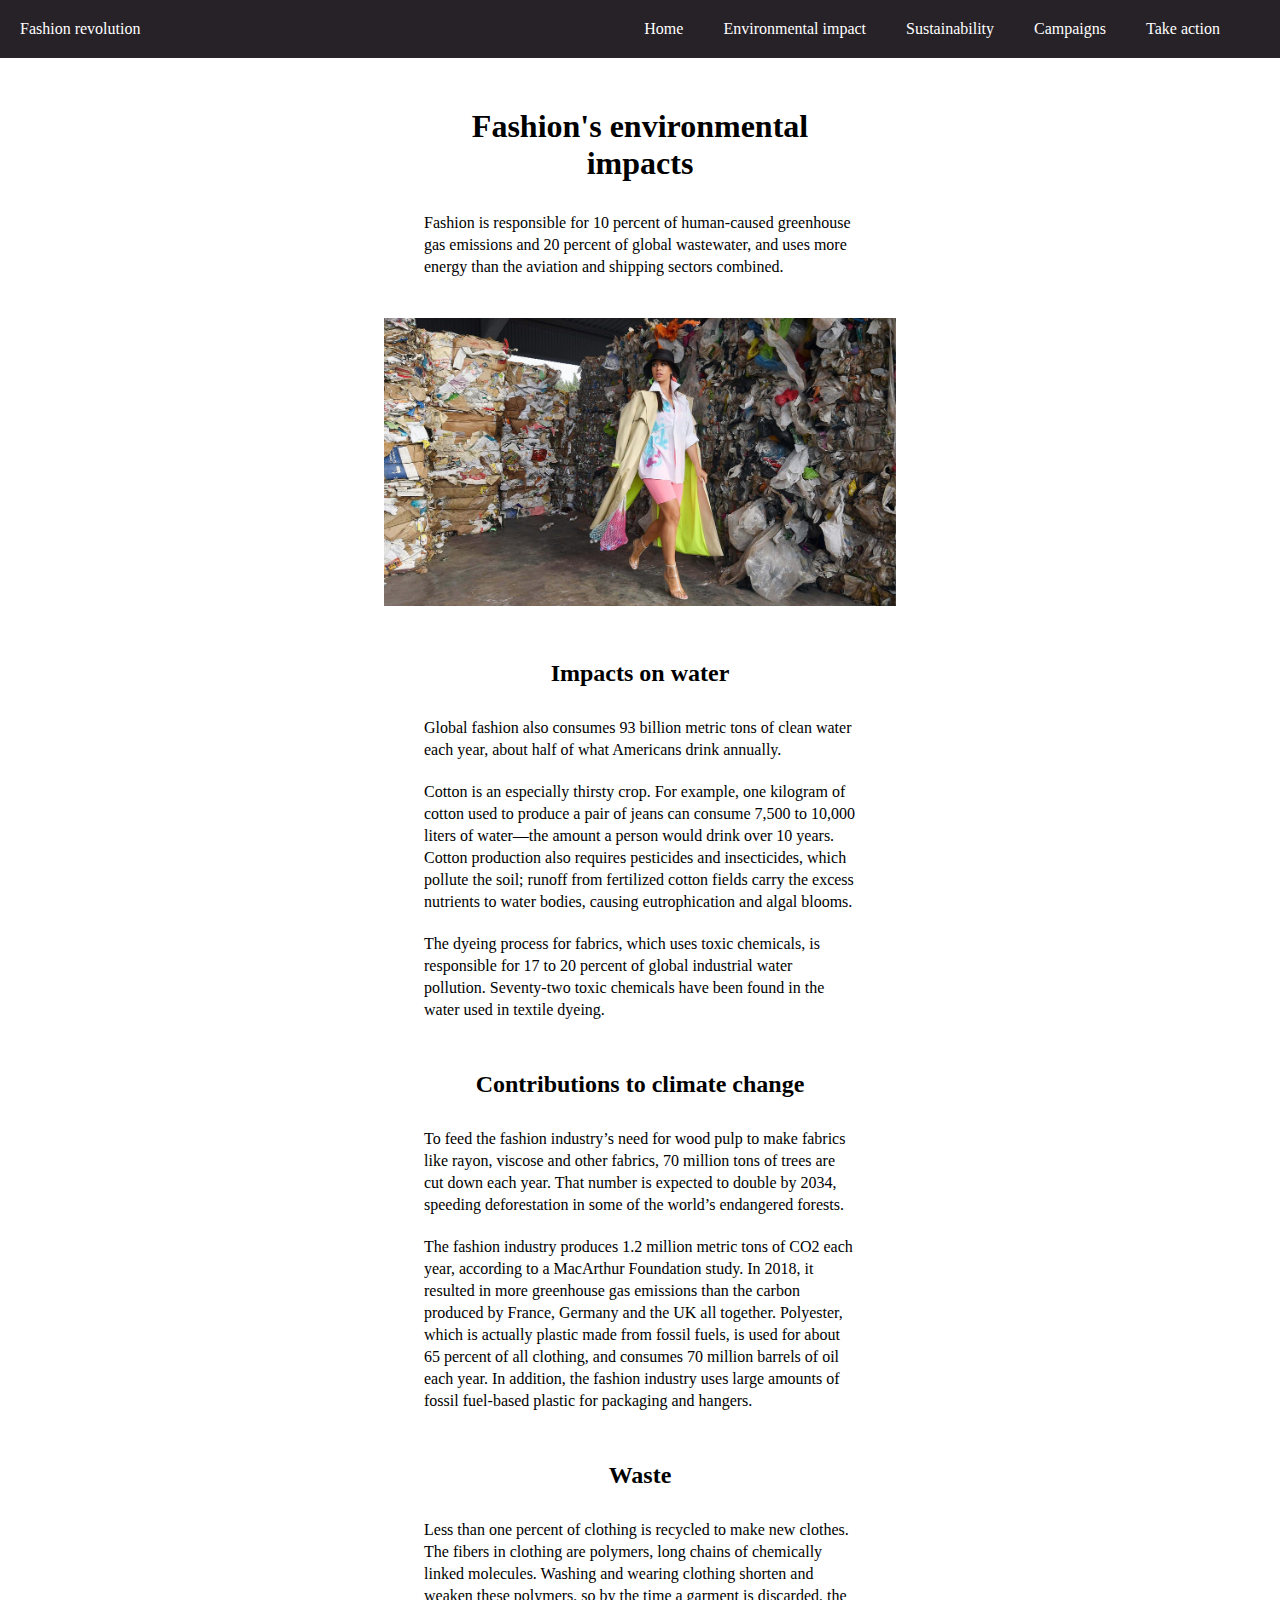
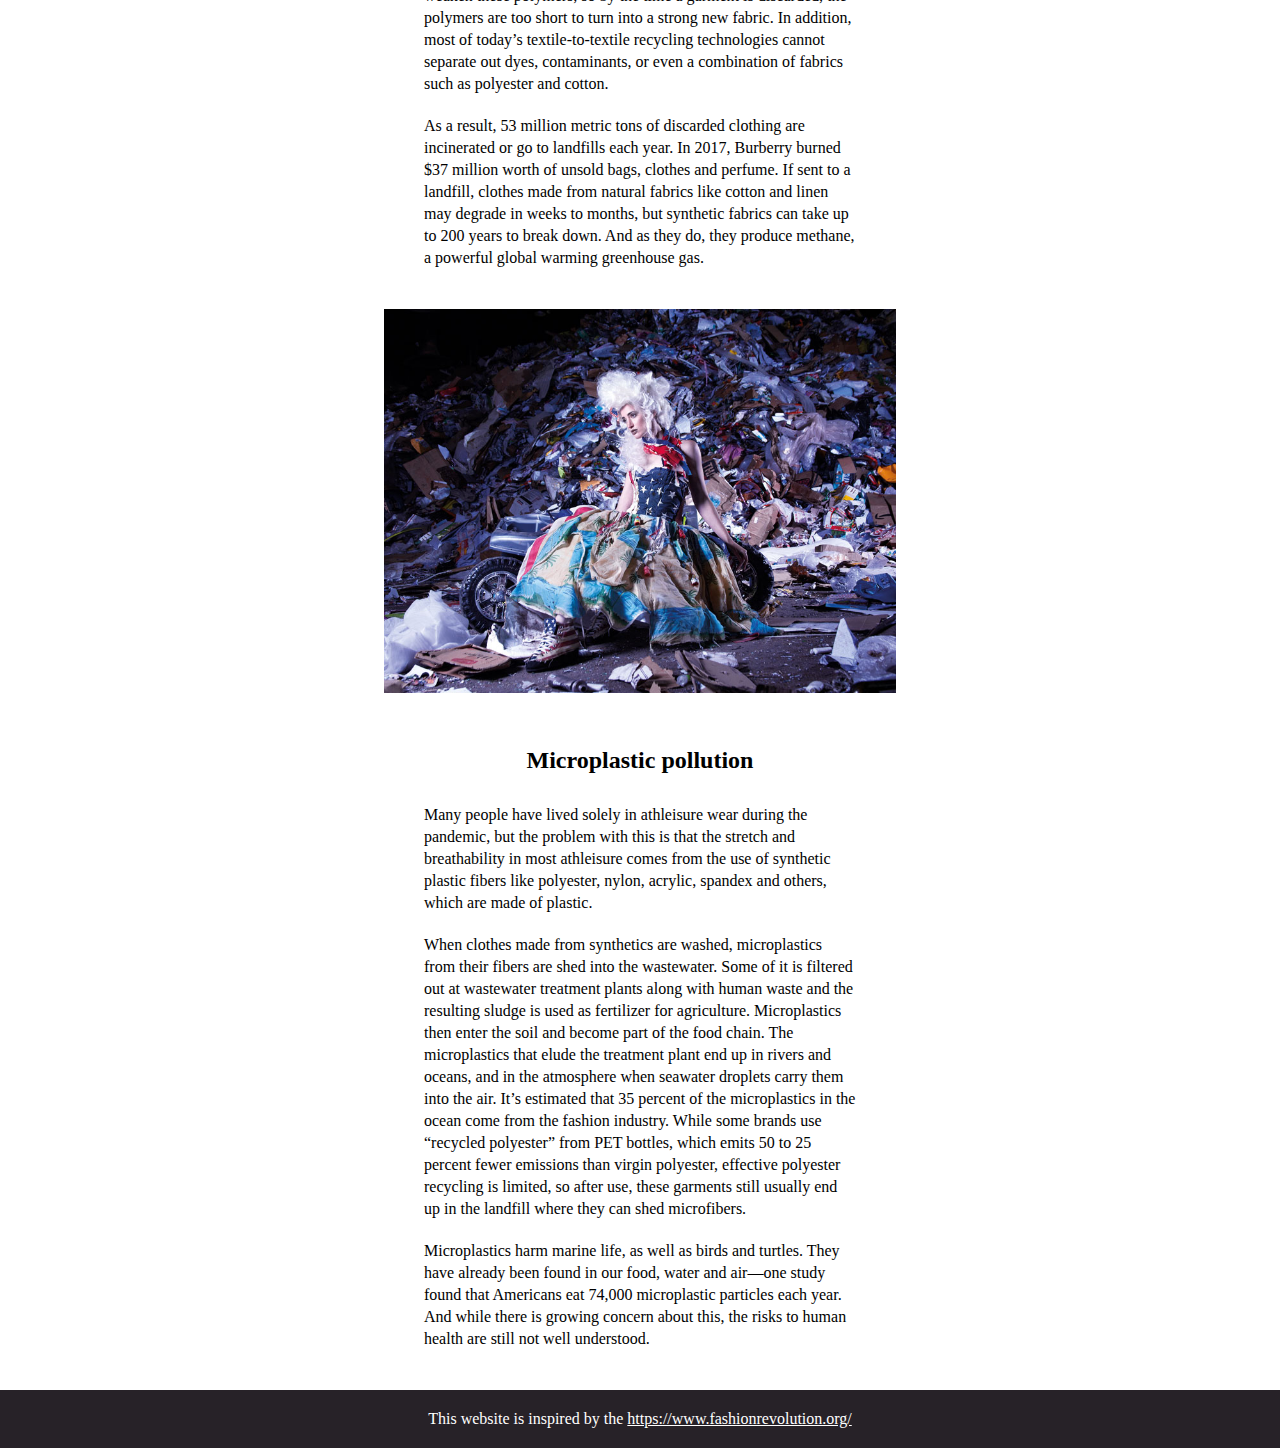
==== environmental_impact.html @ 6d73a269 "first upload" ====
<!DOCTYPE html>
<html lang="en">
  <head>
    <meta charset="UTF-8">
    <meta http-equiv="X-UA-Compatible" content="IE=edge">
    <meta name="viewport" content="width=device-width, initial-scale=1.0">
    <link rel="stylesheet" href="assets/style/index.css">
    <title>Environmental impact</title>
    <meta name="description" content="How fashion has an environmental impact">
  </head>
  <body>
    <!-- skip to main content -->
    <a class="skip-to-content" href="#content">Skip to main</a>

    <header>
      <div>Fashion revolution</div>
      <nav>
        <!-- inspiration: https://polypane.app/blog/the-perfect-responsive-menu/ -->
        <div class="right">
          <button aria-expanded="false" aria-controls="menu" id="menu-btn">
            menu
          </button>
        </div>
        <ul id="menu" role="navigation" hidden>
          <li><a href="index.html" aria-current="page">Home</a></li>
          <li class="hidden">
            <a href="environmental_impact.html">Environmental impact</a>
          </li>
          <li class="hidden">
            <a href="sustainability.html">Sustainability</a>
          </li>
          <li
            id="campaignsLI"
            class="hidden"
            aria-label="List of campaigns"
            tabindex="0"
          >
            Campaigns
            <ul id="campaigns-dropdown">
              <li>
                <a class="menu-skip" href="#after-dropdown"
                  >Skip over the navigation list of the different campaigns</a
                >
              </li>
              <li class="hidden">
                <a
                  href="fashion_revolution_week.html"
                  aria-label="Campaign Fashion Revolution Week"
                  >Fashion Revolution Week</a
                >
              </li>
              <li class="hidden">
                <a
                  href="good_clothes_fair_pay.html"
                  aria-label="Campaign Good Clothes, Fair Pay"
                  >Good Clothes, Fair Pay</a
                >
              </li>
              <li class="hidden">
                <a
                  href="whomademyclothes.html"
                  aria-label="Campaign Who Made My Clothes"
                  >Who Made My Clothes</a
                >
              </li>
              <li class="hidden">
                <a
                  href="small_but_perfectly_formed.html"
                  aria-label="Campaign small but perfectly formed"
                  >Small but perfectly formed</a
                >
              </li>
            </ul>
          </li>
          <li class="hidden" id="after-dropdown">
            <a href="take_action.html">Take action</a>
          </li>
          <li id="skip-to-close-btn-li">
            <a class="skip" id="skip-to-close-btn-remove" href="#menu-btn"
              >Go to close menu</a
            >
          </li>
        </ul>
      </nav>
    </header>

    <main id="content">
      <section>
        <!-- Text from: https://news.climate.columbia.edu/2021/06/10/why-fashion-needs-to-be-more-sustainable/  -->
        <h1>Fashion's environmental impacts</h1>
        <p>
          Fashion is responsible for 10 percent of human-caused greenhouse gas
          emissions and 20 percent of global wastewater, and uses more energy
          than the aviation and shipping sectors combined.
        </p>
      </section>

      <!-- Image from: https://www.forbes.com/sites/andriacheng/2019/08/23/major-fashion-companies-sign-pact-vowing-to-reduce-industrys-environmental-impact/?sh=278ffb74db18 -->
      <img
        src="assets/img/environmentalimpact_runway.jpg"
        alt="Runway with garbage walls around the model"
      />

      <section>
        <h2>Impacts on water</h2>
        <p>
          Global fashion also consumes 93 billion metric tons of clean water
          each year, about half of what Americans drink annually.
        </p>
        <p>
          Cotton is an especially thirsty crop. For example, one kilogram of
          cotton used to produce a pair of jeans can consume 7,500 to 10,000
          liters of water—the amount a person would drink over 10 years. Cotton
          production also requires pesticides and insecticides, which pollute
          the soil; runoff from fertilized cotton fields carry the excess
          nutrients to water bodies, causing eutrophication and algal blooms.
        </p>
        <p>
          The dyeing process for fabrics, which uses toxic chemicals, is
          responsible for 17 to 20 percent of global industrial water pollution.
          Seventy-two toxic chemicals have been found in the water used in
          textile dyeing.
        </p>
      </section>
      <section>
        <h2>Contributions to climate change</h2>
        <p>
          To feed the fashion industry’s need for wood pulp to make fabrics like
          rayon, viscose and other fabrics, 70 million tons of trees are cut
          down each year. That number is expected to double by 2034, speeding
          deforestation in some of the world’s endangered forests.
        </p>
        <p>
          The fashion industry produces 1.2 million metric tons of CO2 each
          year, according to a MacArthur Foundation study. In 2018, it resulted
          in more greenhouse gas emissions than the carbon produced by France,
          Germany and the UK all together. Polyester, which is actually plastic
          made from fossil fuels, is used for about 65 percent of all clothing,
          and consumes 70 million barrels of oil each year. In addition, the
          fashion industry uses large amounts of fossil fuel-based plastic for
          packaging and hangers.
        </p>
      </section>
      <section>
        <h2>Waste</h2>
        <p>
          Less than one percent of clothing is recycled to make new clothes. The
          fibers in clothing are polymers, long chains of chemically linked
          molecules. Washing and wearing clothing shorten and weaken these
          polymers, so by the time a garment is discarded, the polymers are too
          short to turn into a strong new fabric. In addition, most of today’s
          textile-to-textile recycling technologies cannot separate out dyes,
          contaminants, or even a combination of fabrics such as polyester and
          cotton.
        </p>
        <p>
          As a result, 53 million metric tons of discarded clothing are
          incinerated or go to landfills each year. In 2017, Burberry burned $37
          million worth of unsold bags, clothes and perfume. If sent to a
          landfill, clothes made from natural fabrics like cotton and linen may
          degrade in weeks to months, but synthetic fabrics can take up to 200
          years to break down. And as they do, they produce methane, a powerful
          global warming greenhouse gas.
        </p>
      </section>
      <img
        src="assets/img/fashion_waste.jpg"
        alt="model posing in front of a pile of garbage"
      />
      <section>
        <h2>Microplastic pollution</h2>
        <p>
          Many people have lived solely in athleisure wear during the pandemic,
          but the problem with this is that the stretch and breathability in
          most athleisure comes from the use of synthetic plastic fibers like
          polyester, nylon, acrylic, spandex and others, which are made of
          plastic.
        </p>
        <p>
          When clothes made from synthetics are washed, microplastics from their
          fibers are shed into the wastewater. Some of it is filtered out at
          wastewater treatment plants along with human waste and the resulting
          sludge is used as fertilizer for agriculture. Microplastics then enter
          the soil and become part of the food chain. The microplastics that
          elude the treatment plant end up in rivers and oceans, and in the
          atmosphere when seawater droplets carry them into the air. It’s
          estimated that 35 percent of the microplastics in the ocean come from
          the fashion industry. While some brands use “recycled polyester” from
          PET bottles, which emits 50 to 25 percent fewer emissions than virgin
          polyester, effective polyester recycling is limited, so after use,
          these garments still usually end up in the landfill where they can
          shed microfibers.
        </p>
        <p>
          Microplastics harm marine life, as well as birds and turtles. They
          have already been found in our food, water and air—one study found
          that Americans eat 74,000 microplastic particles each year. And while
          there is growing concern about this, the risks to human health are
          still not well understood.
        </p>
      </section>
    </main>

    <footer>
      <p>
        This website is inspired by the
        <a href="https://www.fashionrevolution.org/" target="_blank"
          >https://www.fashionrevolution.org/</a
        >
      </p>
    </footer>

    <!-- The navigation menu for mobile version -->
    <script src="assets/js/menu.js"></script>
  </body>
</html>
---- assets/style/index.css ----
* {
  margin: 0;
  padding: 0;
}

.skip-to-content {
  position: absolute;
  top: -400px;
  color: #272228;
}

.skip-to-content:focus {
  position: relative;
  top: 0;
}

.skip {
  position: absolute;
  left: -200vw;
}

.skip:focus {
  position: relative;
  left: 0;
}

body {
  font-size: 16px;
}

a:hover, button:hover {
  opacity: 0.5;
}

.right {
  text-align: right;
}

[hidden] {
  display: none;
}

header {
  background-color: #272228;
  color: white;
  padding: 20px;
  grid-auto-flow: column;
}
header button {
  text-decoration: none;
  border: none;
  background-color: #272228;
  color: white;
  font-weight: bold;
}
header nav {
  max-width: 100vw;
  margin: -20px 0 0 auto;
}
header nav ul#menu {
  height: 100vh;
  padding: 10px 0;
}
header nav ul#menu li {
  list-style: none;
  margin: 20px 0;
  text-align: left;
}
header nav ul#menu ul#campaigns-dropdown {
  padding: 0 20px;
}
header a {
  text-decoration: none;
  color: white;
}

#campaigns__dropdown--desktop {
  display: block;
  font-weight: normal;
  font-size: 16px;
  font-family: "Times New Roman", Georgia, Times, serif;
}

.dropdown-content {
  visibility: hidden;
  max-height: 0;
  position: absolute;
  background-color: #272228;
  margin: 0 -20px;
  padding: 20px 20px 0;
}
.dropdown-content li {
  padding: 20px 0;
}

main h1, main h2, main h3 {
  text-align: center;
  padding: 10px;
}
main p {
  line-height: 22px;
  max-width: 70ch;
  margin: 20px auto;
}
main section {
  margin: 40px;
}
main .first-section--first-page {
  margin: 0;
}
main .first-section--first-page .reverse--container {
  background-color: #272228;
  color: white;
  margin: 0;
  padding: 40px;
}
main a.link--p {
  color: #272228;
  -webkit-text-decoration-style: dotted;
          text-decoration-style: dotted;
  text-align: center;
}

.campaign-item {
  width: 80vw;
  height: 125px;
  margin: 20px auto;
  background-color: #272228;
  padding: 20px;
  position: relative;
}
.campaign-item a {
  color: white;
  text-decoration: none;
}

.take-action--container {
  background-color: #272228;
  padding: 10px 20px;
  width: -webkit-fit-content;
  width: -moz-fit-content;
  width: fit-content;
  margin: 20px auto;
}
.take-action--container .take-action--btn {
  color: white;
  text-decoration: none;
  min-width: 38px;
  min-width: 38px;
}

footer {
  background-color: #272228;
  padding: 20px;
}
footer p {
  text-align: center;
  color: white;
}
footer a {
  color: white;
}

.fullscreen_img {
  height: 50vh;
  background-repeat: no-repeat;
  background-size: cover;
  background-position: center;
}

#takeaction {
  background-image: url("../img/take_action.jpg");
}

#firstpage {
  background-image: url("../img/runway_firstpage.jpg");
}

#smallbutperfectlyformed {
  background-image: url("../img/small_but_perfectly_formed.png");
}

img {
  width: 100vw;
}

.playpause, .stop, .rwd, .fwd {
  font-weight: bold;
  padding: 10px;
  margin: 10px;
  border: none;
}

.time--container {
  text-align: center;
}

.video--container {
  margin: 0;
  display: flex;
  flex-direction: column;
}
.video--container .controls {
  margin: 0 auto;
}
.video--container .playpause, .video--container .stop, .video--container .rwd, .video--container .fwd {
  background-color: white;
  color: #272228;
}

.video {
  width: 100vw;
  height: 55vw;
}

.audio {
  height: 180px;
}

.audio--container {
  position: relative;
  top: 0;
  margin: 0 auto;
  background-color: #272228;
  padding: 20px 22px;
  color: white;
  text-align: center;
}
.audio--container h3 {
  padding: 20px;
}
.audio--container .playpause, .audio--container .stop, .audio--container .rwd, .audio--container .fwd {
  background-color: #272228;
  color: white;
}

.audio::cue {
  font-size: large;
  background-color: #272228;
  color: white;
}

.transcript--btn {
  padding: 10px;
  margin: 20px;
  text-decoration: none;
  border: none;
  font-weight: bold;
}

#transcript__audio--btn {
  background-color: #272228;
  color: white;
}

#transcript__video--btn {
  background-color: white;
  color: #272228;
}

#transcript__hidden {
  padding: 0 20px;
}

table {
  font-family: Arial, Helvetica, sans-serif;
  border-collapse: collapse;
  margin: 40px 0;
  color: black;
}

caption {
  text-align: left;
  padding: 0 20px;
  font-weight: bold;
}

td, th {
  padding: 20px;
  max-width: 70ch;
  vertical-align: top;
  text-align: left;
}

tr:hover {
  background-color: #ddd;
}

th.firstline {
  border-bottom: solid 2px black;
}

form {
  margin: 40px auto;
  display: grid;
}
form label {
  grid-column: 1;
  display: inline-block;
}
form input {
  margin: 5px 0;
}
form .submit {
  margin: 5px 0 0 auto;
  background-color: #272228;
  color: white;
}

.popup--container {
  visibility: hidden;
  max-height: 0;
  width: 100vw;
  background-color: blueviolet;
  color: white;
}
.popup--container .popup--content {
  display: flex;
  justify-content: space-between;
  border-radius: 5%;
  padding: 20px;
}
.popup--container p {
  margin: 0 auto;
}
.popup--container a {
  color: blueviolet;
  background-color: white;
  padding: 10px;
  border-radius: 5px;
  text-decoration: none;
}
.popup--container button {
  background-color: blueviolet;
  border: none;
  color: white;
}

.show {
  visibility: visible;
  max-height: -webkit-fit-content;
  max-height: -moz-fit-content;
  max-height: fit-content;
}

@media only screen and (min-width: 900px) {
  header {
    display: flex;
    background-color: #272228;
    color: white;
    padding: 20px;
  }
  header button {
    display: none;
  }
  header nav {
    max-width: 70vw;
    margin: 0 0 0 auto;
  }
  header nav ul#menu {
    display: flex;
    gap: 40px;
    height: auto;
    padding: 0;
  }
  header nav ul#menu li {
    margin: 0;
  }
  header [hidden] {
    display: flex;
  }
  .fullscreen_img {
    width: 40vw;
    margin: 0 auto;
    min-width: 40vw;
  }
  main {
    max-width: 40vw;
    margin: 0 auto;
  }
  main .first-section--first-page {
    display: flex;
    flex-direction: column-reverse;
    max-width: 40vw;
    margin: 0 auto;
  }
  main .first-section--first-page .reverse--container {
    background-color: white;
    color: #272228;
  }
  main .first-section--first-page .fullscreen_img {
    height: 50vh;
    margin: 0;
  }
  #takeaction {
    background-image: url("../img/take_action.jpg");
  }
  table {
    margin: 40px auto;
  }
  form {
    max-width: 25vw;
  }
  .video {
    margin: 0 auto;
    width: 600px;
    height: 360px;
  }
  .campaign-content {
    margin: auto;
  }
  .campaign-item {
    width: 30vw;
    min-width: -webkit-fit-content;
    min-width: -moz-fit-content;
    min-width: fit-content;
  }
  img {
    width: 40vw;
    min-width: 40vw;
    margin: 0 auto;
  }
}/*# sourceMappingURL=index.css.map */
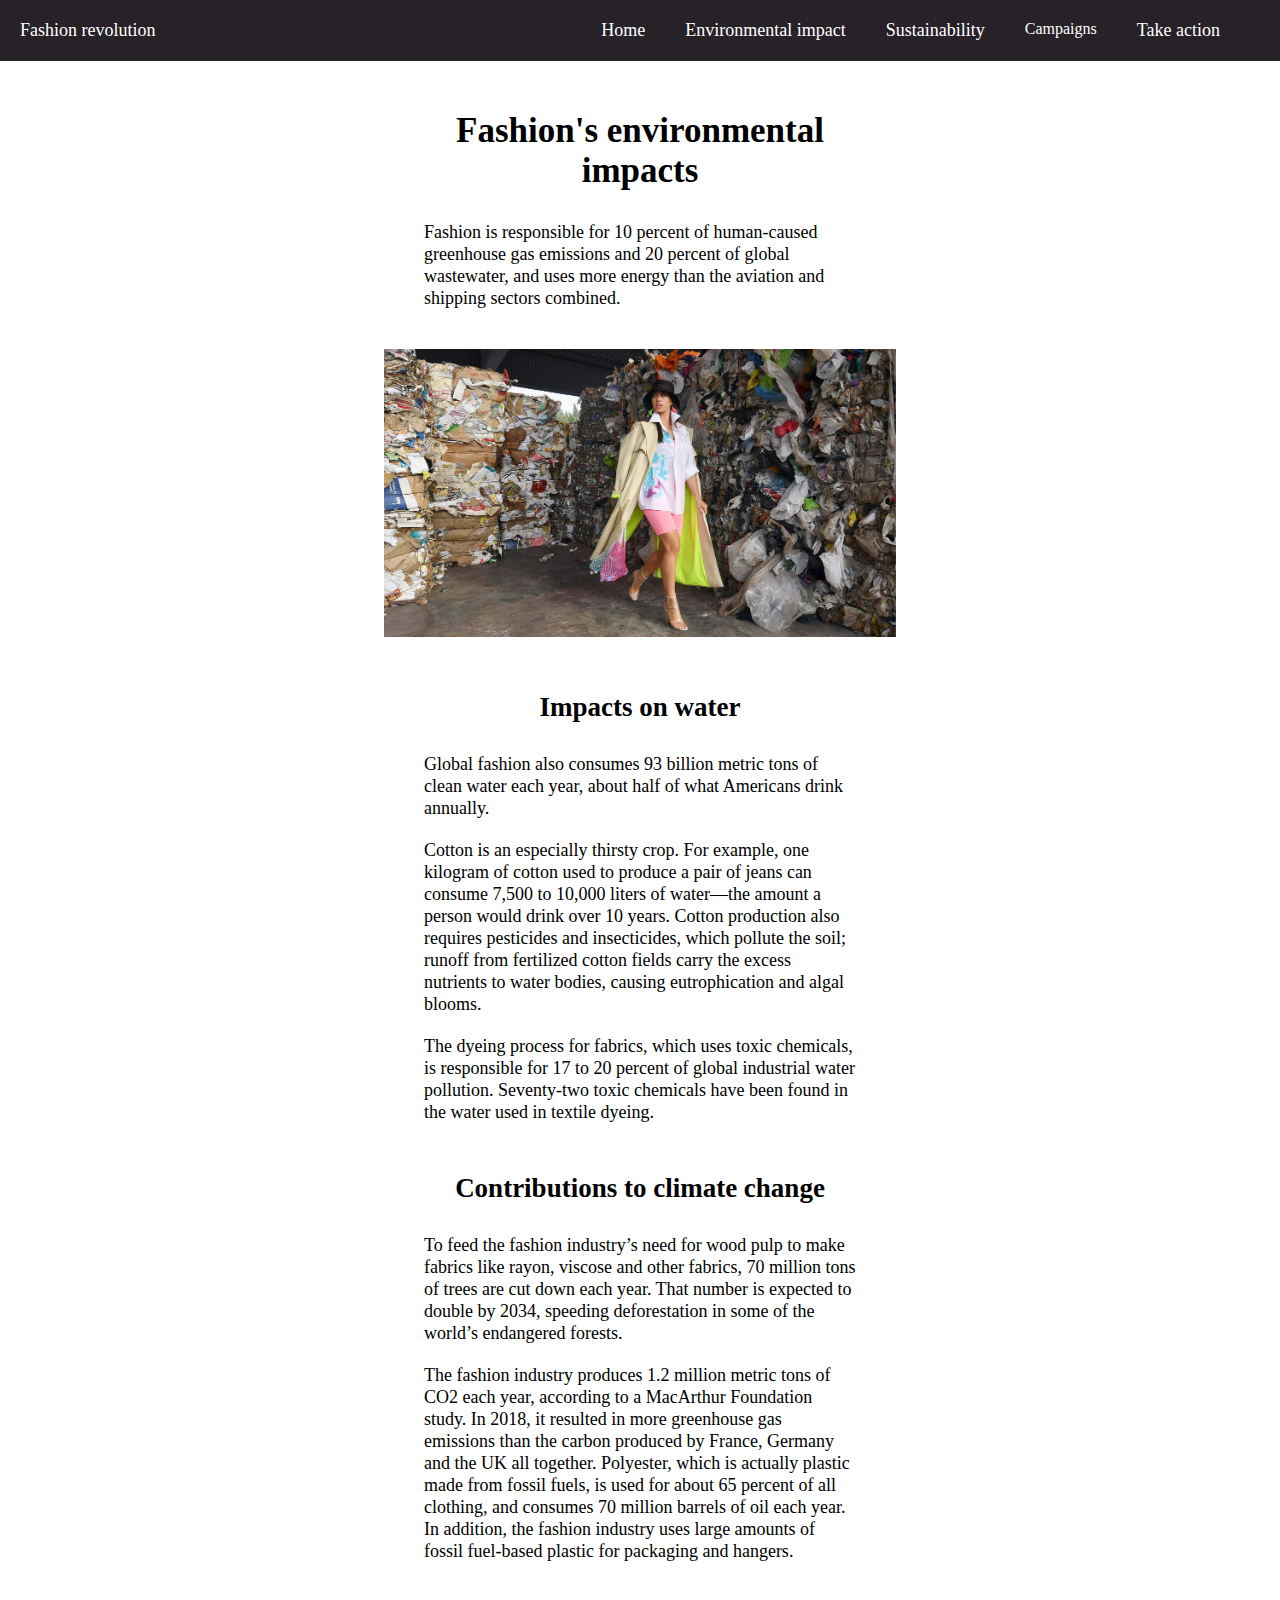
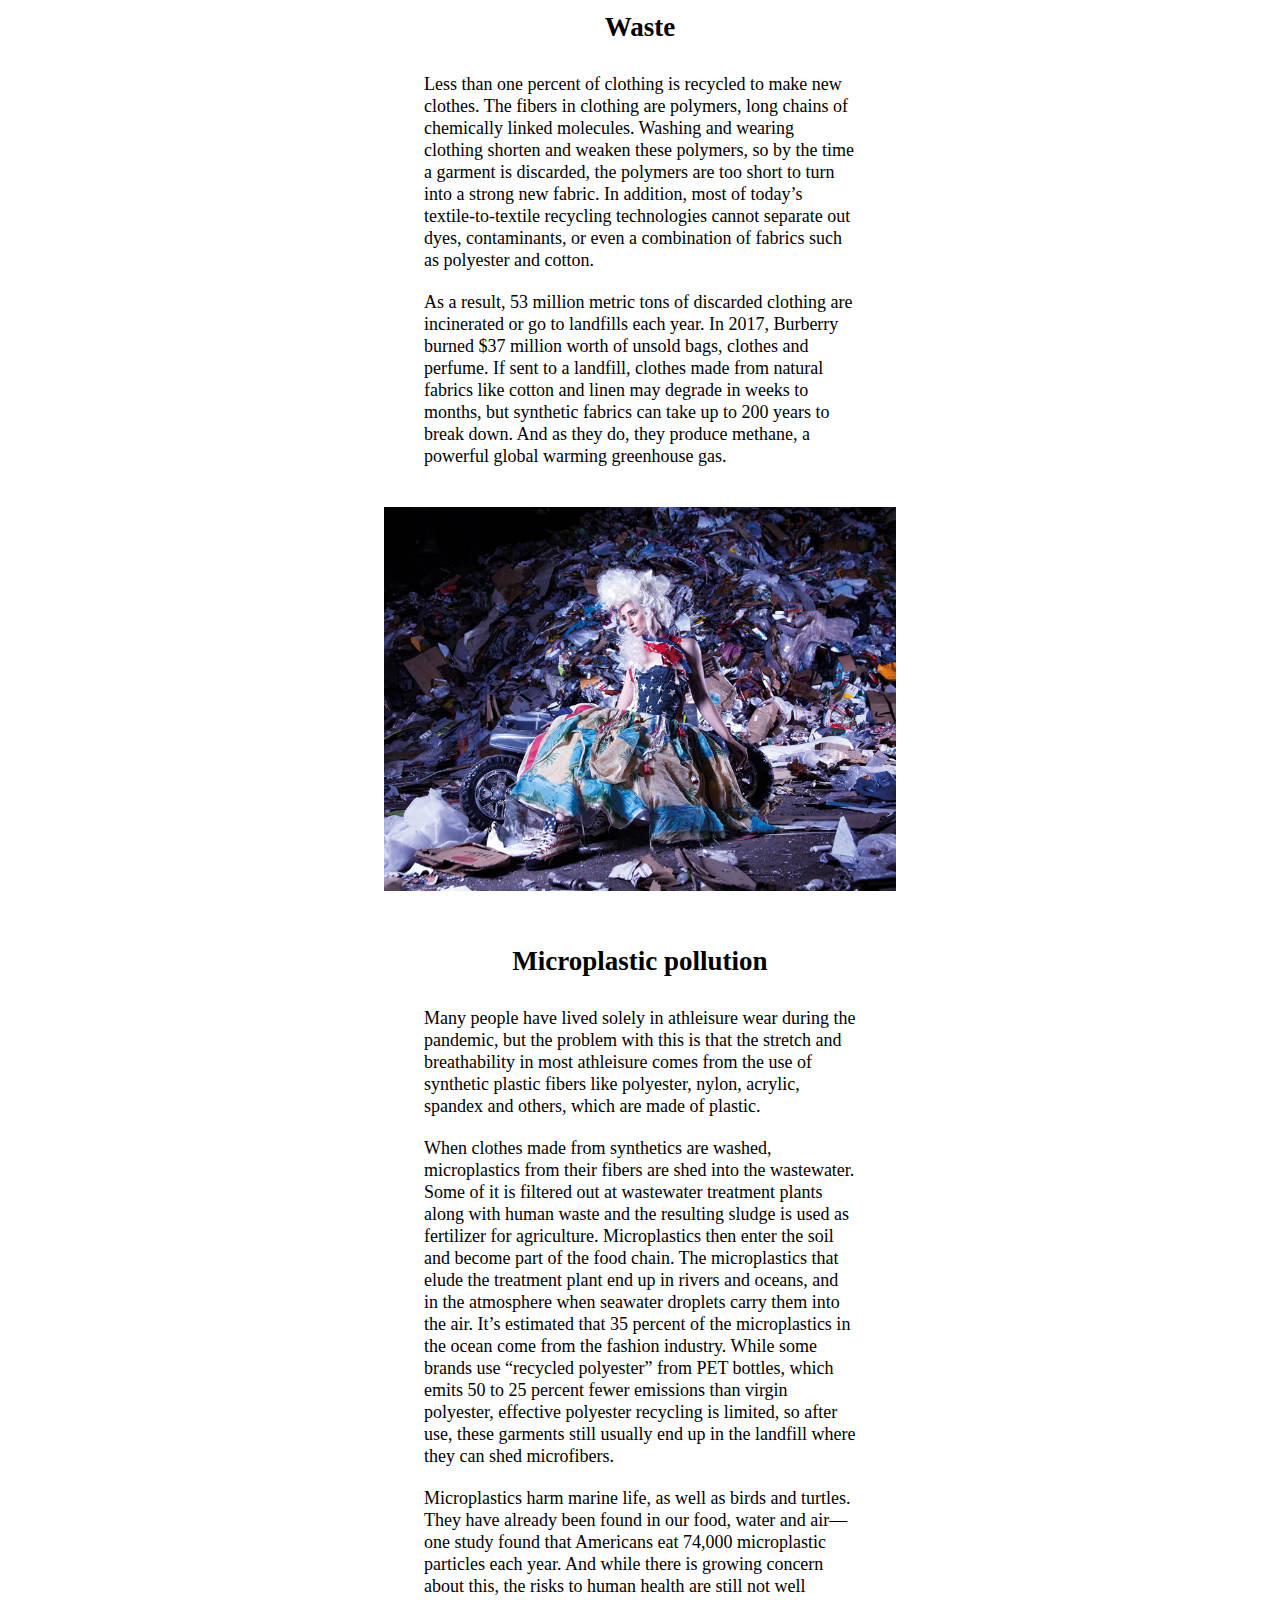
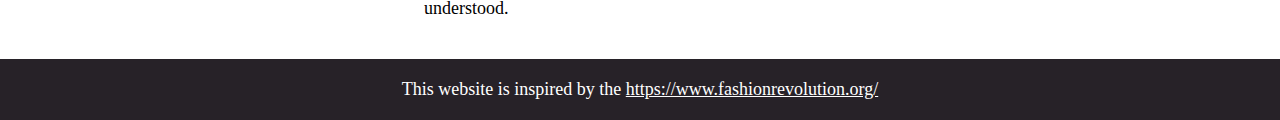
==== commit 8c9a8a83: "font size and video controls" ====
--- a/environmental_impact.html
+++ b/environmental_impact.html
@@ -85,120 +85,122 @@
     </header>
 
     <main id="content">
-      <section>
-        <!-- Text from: https://news.climate.columbia.edu/2021/06/10/why-fashion-needs-to-be-more-sustainable/  -->
-        <h1>Fashion's environmental impacts</h1>
-        <p>
-          Fashion is responsible for 10 percent of human-caused greenhouse gas
-          emissions and 20 percent of global wastewater, and uses more energy
-          than the aviation and shipping sectors combined.
-        </p>
-      </section>
-
-      <!-- Image from: https://www.forbes.com/sites/andriacheng/2019/08/23/major-fashion-companies-sign-pact-vowing-to-reduce-industrys-environmental-impact/?sh=278ffb74db18 -->
-      <img
-        src="assets/img/environmentalimpact_runway.jpg"
-        alt="Runway with garbage walls around the model"
-      />
-
-      <section>
-        <h2>Impacts on water</h2>
-        <p>
-          Global fashion also consumes 93 billion metric tons of clean water
-          each year, about half of what Americans drink annually.
-        </p>
-        <p>
-          Cotton is an especially thirsty crop. For example, one kilogram of
-          cotton used to produce a pair of jeans can consume 7,500 to 10,000
-          liters of water—the amount a person would drink over 10 years. Cotton
-          production also requires pesticides and insecticides, which pollute
-          the soil; runoff from fertilized cotton fields carry the excess
-          nutrients to water bodies, causing eutrophication and algal blooms.
-        </p>
-        <p>
-          The dyeing process for fabrics, which uses toxic chemicals, is
-          responsible for 17 to 20 percent of global industrial water pollution.
-          Seventy-two toxic chemicals have been found in the water used in
-          textile dyeing.
-        </p>
-      </section>
-      <section>
-        <h2>Contributions to climate change</h2>
-        <p>
-          To feed the fashion industry’s need for wood pulp to make fabrics like
-          rayon, viscose and other fabrics, 70 million tons of trees are cut
-          down each year. That number is expected to double by 2034, speeding
-          deforestation in some of the world’s endangered forests.
-        </p>
-        <p>
-          The fashion industry produces 1.2 million metric tons of CO2 each
-          year, according to a MacArthur Foundation study. In 2018, it resulted
-          in more greenhouse gas emissions than the carbon produced by France,
-          Germany and the UK all together. Polyester, which is actually plastic
-          made from fossil fuels, is used for about 65 percent of all clothing,
-          and consumes 70 million barrels of oil each year. In addition, the
-          fashion industry uses large amounts of fossil fuel-based plastic for
-          packaging and hangers.
-        </p>
-      </section>
-      <section>
-        <h2>Waste</h2>
-        <p>
-          Less than one percent of clothing is recycled to make new clothes. The
-          fibers in clothing are polymers, long chains of chemically linked
-          molecules. Washing and wearing clothing shorten and weaken these
-          polymers, so by the time a garment is discarded, the polymers are too
-          short to turn into a strong new fabric. In addition, most of today’s
-          textile-to-textile recycling technologies cannot separate out dyes,
-          contaminants, or even a combination of fabrics such as polyester and
-          cotton.
-        </p>
-        <p>
-          As a result, 53 million metric tons of discarded clothing are
-          incinerated or go to landfills each year. In 2017, Burberry burned $37
-          million worth of unsold bags, clothes and perfume. If sent to a
-          landfill, clothes made from natural fabrics like cotton and linen may
-          degrade in weeks to months, but synthetic fabrics can take up to 200
-          years to break down. And as they do, they produce methane, a powerful
-          global warming greenhouse gas.
-        </p>
-      </section>
-      <img
-        src="assets/img/fashion_waste.jpg"
-        alt="model posing in front of a pile of garbage"
-      />
-      <section>
-        <h2>Microplastic pollution</h2>
-        <p>
-          Many people have lived solely in athleisure wear during the pandemic,
-          but the problem with this is that the stretch and breathability in
-          most athleisure comes from the use of synthetic plastic fibers like
-          polyester, nylon, acrylic, spandex and others, which are made of
-          plastic.
-        </p>
-        <p>
-          When clothes made from synthetics are washed, microplastics from their
-          fibers are shed into the wastewater. Some of it is filtered out at
-          wastewater treatment plants along with human waste and the resulting
-          sludge is used as fertilizer for agriculture. Microplastics then enter
-          the soil and become part of the food chain. The microplastics that
-          elude the treatment plant end up in rivers and oceans, and in the
-          atmosphere when seawater droplets carry them into the air. It’s
-          estimated that 35 percent of the microplastics in the ocean come from
-          the fashion industry. While some brands use “recycled polyester” from
-          PET bottles, which emits 50 to 25 percent fewer emissions than virgin
-          polyester, effective polyester recycling is limited, so after use,
-          these garments still usually end up in the landfill where they can
-          shed microfibers.
-        </p>
-        <p>
-          Microplastics harm marine life, as well as birds and turtles. They
-          have already been found in our food, water and air—one study found
-          that Americans eat 74,000 microplastic particles each year. And while
-          there is growing concern about this, the risks to human health are
-          still not well understood.
-        </p>
-      </section>
+      <article>
+        <section>
+          <!-- Text from: https://news.climate.columbia.edu/2021/06/10/why-fashion-needs-to-be-more-sustainable/  -->
+          <h1>Fashion's environmental impacts</h1>
+          <p>
+            Fashion is responsible for 10 percent of human-caused greenhouse gas
+            emissions and 20 percent of global wastewater, and uses more energy
+            than the aviation and shipping sectors combined.
+          </p>
+        </section>
+
+        <!-- Image from: https://www.forbes.com/sites/andriacheng/2019/08/23/major-fashion-companies-sign-pact-vowing-to-reduce-industrys-environmental-impact/?sh=278ffb74db18 -->
+        <img
+          src="assets/img/environmentalimpact_runway.jpg"
+          alt="Runway with garbage walls around the model"
+        />
+
+        <section>
+          <h2>Impacts on water</h2>
+          <p>
+            Global fashion also consumes 93 billion metric tons of clean water
+            each year, about half of what Americans drink annually.
+          </p>
+          <p>
+            Cotton is an especially thirsty crop. For example, one kilogram of
+            cotton used to produce a pair of jeans can consume 7,500 to 10,000
+            liters of water—the amount a person would drink over 10 years. Cotton
+            production also requires pesticides and insecticides, which pollute
+            the soil; runoff from fertilized cotton fields carry the excess
+            nutrients to water bodies, causing eutrophication and algal blooms.
+          </p>
+          <p>
+            The dyeing process for fabrics, which uses toxic chemicals, is
+            responsible for 17 to 20 percent of global industrial water pollution.
+            Seventy-two toxic chemicals have been found in the water used in
+            textile dyeing.
+          </p>
+        </section>
+        <section>
+          <h2>Contributions to climate change</h2>
+          <p>
+            To feed the fashion industry’s need for wood pulp to make fabrics like
+            rayon, viscose and other fabrics, 70 million tons of trees are cut
+            down each year. That number is expected to double by 2034, speeding
+            deforestation in some of the world’s endangered forests.
+          </p>
+          <p>
+            The fashion industry produces 1.2 million metric tons of CO2 each
+            year, according to a MacArthur Foundation study. In 2018, it resulted
+            in more greenhouse gas emissions than the carbon produced by France,
+            Germany and the UK all together. Polyester, which is actually plastic
+            made from fossil fuels, is used for about 65 percent of all clothing,
+            and consumes 70 million barrels of oil each year. In addition, the
+            fashion industry uses large amounts of fossil fuel-based plastic for
+            packaging and hangers.
+          </p>
+        </section>
+        <section>
+          <h2>Waste</h2>
+          <p>
+            Less than one percent of clothing is recycled to make new clothes. The
+            fibers in clothing are polymers, long chains of chemically linked
+            molecules. Washing and wearing clothing shorten and weaken these
+            polymers, so by the time a garment is discarded, the polymers are too
+            short to turn into a strong new fabric. In addition, most of today’s
+            textile-to-textile recycling technologies cannot separate out dyes,
+            contaminants, or even a combination of fabrics such as polyester and
+            cotton.
+          </p>
+          <p>
+            As a result, 53 million metric tons of discarded clothing are
+            incinerated or go to landfills each year. In 2017, Burberry burned $37
+            million worth of unsold bags, clothes and perfume. If sent to a
+            landfill, clothes made from natural fabrics like cotton and linen may
+            degrade in weeks to months, but synthetic fabrics can take up to 200
+            years to break down. And as they do, they produce methane, a powerful
+            global warming greenhouse gas.
+          </p>
+        </section>
+        <img
+          src="assets/img/fashion_waste.jpg"
+          alt="model posing in front of a pile of garbage"
+        />
+        <section>
+          <h2>Microplastic pollution</h2>
+          <p>
+            Many people have lived solely in athleisure wear during the pandemic,
+            but the problem with this is that the stretch and breathability in
+            most athleisure comes from the use of synthetic plastic fibers like
+            polyester, nylon, acrylic, spandex and others, which are made of
+            plastic.
+          </p>
+          <p>
+            When clothes made from synthetics are washed, microplastics from their
+            fibers are shed into the wastewater. Some of it is filtered out at
+            wastewater treatment plants along with human waste and the resulting
+            sludge is used as fertilizer for agriculture. Microplastics then enter
+            the soil and become part of the food chain. The microplastics that
+            elude the treatment plant end up in rivers and oceans, and in the
+            atmosphere when seawater droplets carry them into the air. It’s
+            estimated that 35 percent of the microplastics in the ocean come from
+            the fashion industry. While some brands use “recycled polyester” from
+            PET bottles, which emits 50 to 25 percent fewer emissions than virgin
+            polyester, effective polyester recycling is limited, so after use,
+            these garments still usually end up in the landfill where they can
+            shed microfibers.
+          </p>
+          <p>
+            Microplastics harm marine life, as well as birds and turtles. They
+            have already been found in our food, water and air—one study found
+            that Americans eat 74,000 microplastic particles each year. And while
+            there is growing concern about this, the risks to human health are
+            still not well understood.
+          </p>
+        </section>
+      </article>
     </main>
 
     <footer>
--- a/assets/style/index.css
+++ b/assets/style/index.css
@@ -1,6 +1,14 @@
 * {
   margin: 0;
   padding: 0;
+}
+
+html {
+  font-size: 62.5%;
+}
+
+body {
+  font-size: 1.8rem;
 }
 
 .skip-to-content {
@@ -24,10 +32,6 @@
   left: 0;
 }
 
-body {
-  font-size: 16px;
-}
-
 a:hover, button:hover {
   opacity: 0.5;
 }
@@ -52,6 +56,8 @@
   background-color: #272228;
   color: white;
   font-weight: bold;
+  font-size: 1.8rem;
+  font-family: "Times New Roman", Times, serif;
 }
 header nav {
   max-width: 100vw;
@@ -97,6 +103,9 @@
   text-align: center;
   padding: 10px;
 }
+main h1 {
+  font-size: 3.5rem;
+}
 main p {
   line-height: 22px;
   max-width: 70ch;
@@ -121,9 +130,15 @@
   text-align: center;
 }
 
+#campaigns {
+  margin: 20px 0;
+  width: 100vw;
+}
+#campaigns p {
+  margin: 20px;
+}
+
 .campaign-item {
-  width: 80vw;
-  height: 125px;
   margin: 20px auto;
   background-color: #272228;
   padding: 20px;
@@ -161,6 +176,10 @@
   color: white;
 }
 
+img {
+  width: 100vw;
+}
+
 .fullscreen_img {
   height: 50vh;
   background-repeat: no-repeat;
@@ -168,10 +187,6 @@
   background-position: center;
 }
 
-#takeaction {
-  background-image: url("../img/take_action.jpg");
-}
-
 #firstpage {
   background-image: url("../img/runway_firstpage.jpg");
 }
@@ -180,11 +195,7 @@
   background-image: url("../img/small_but_perfectly_formed.png");
 }
 
-img {
-  width: 100vw;
-}
-
-.playpause, .stop, .rwd, .fwd {
+.playpause, .stop, .rwd, .fwd, .mute, .volinc, .voldec {
   font-weight: bold;
   padding: 10px;
   margin: 10px;
@@ -203,7 +214,7 @@
 .video--container .controls {
   margin: 0 auto;
 }
-.video--container .playpause, .video--container .stop, .video--container .rwd, .video--container .fwd {
+.video--container .playpause, .video--container .stop, .video--container .rwd, .video--container .fwd, .video--container .mute, .video--container .volinc, .video--container .voldec {
   background-color: white;
   color: #272228;
 }
@@ -229,7 +240,7 @@
 .audio--container h3 {
   padding: 20px;
 }
-.audio--container .playpause, .audio--container .stop, .audio--container .rwd, .audio--container .fwd {
+.audio--container .playpause, .audio--container .stop, .audio--container .rwd, .audio--container .fwd, .audio--container .mute, .audio--container .volinc, .audio--container .voldec {
   background-color: #272228;
   color: white;
 }
@@ -406,6 +417,9 @@
     width: 600px;
     height: 360px;
   }
+  #campaigns {
+    width: 40vw;
+  }
   .campaign-content {
     margin: auto;
   }
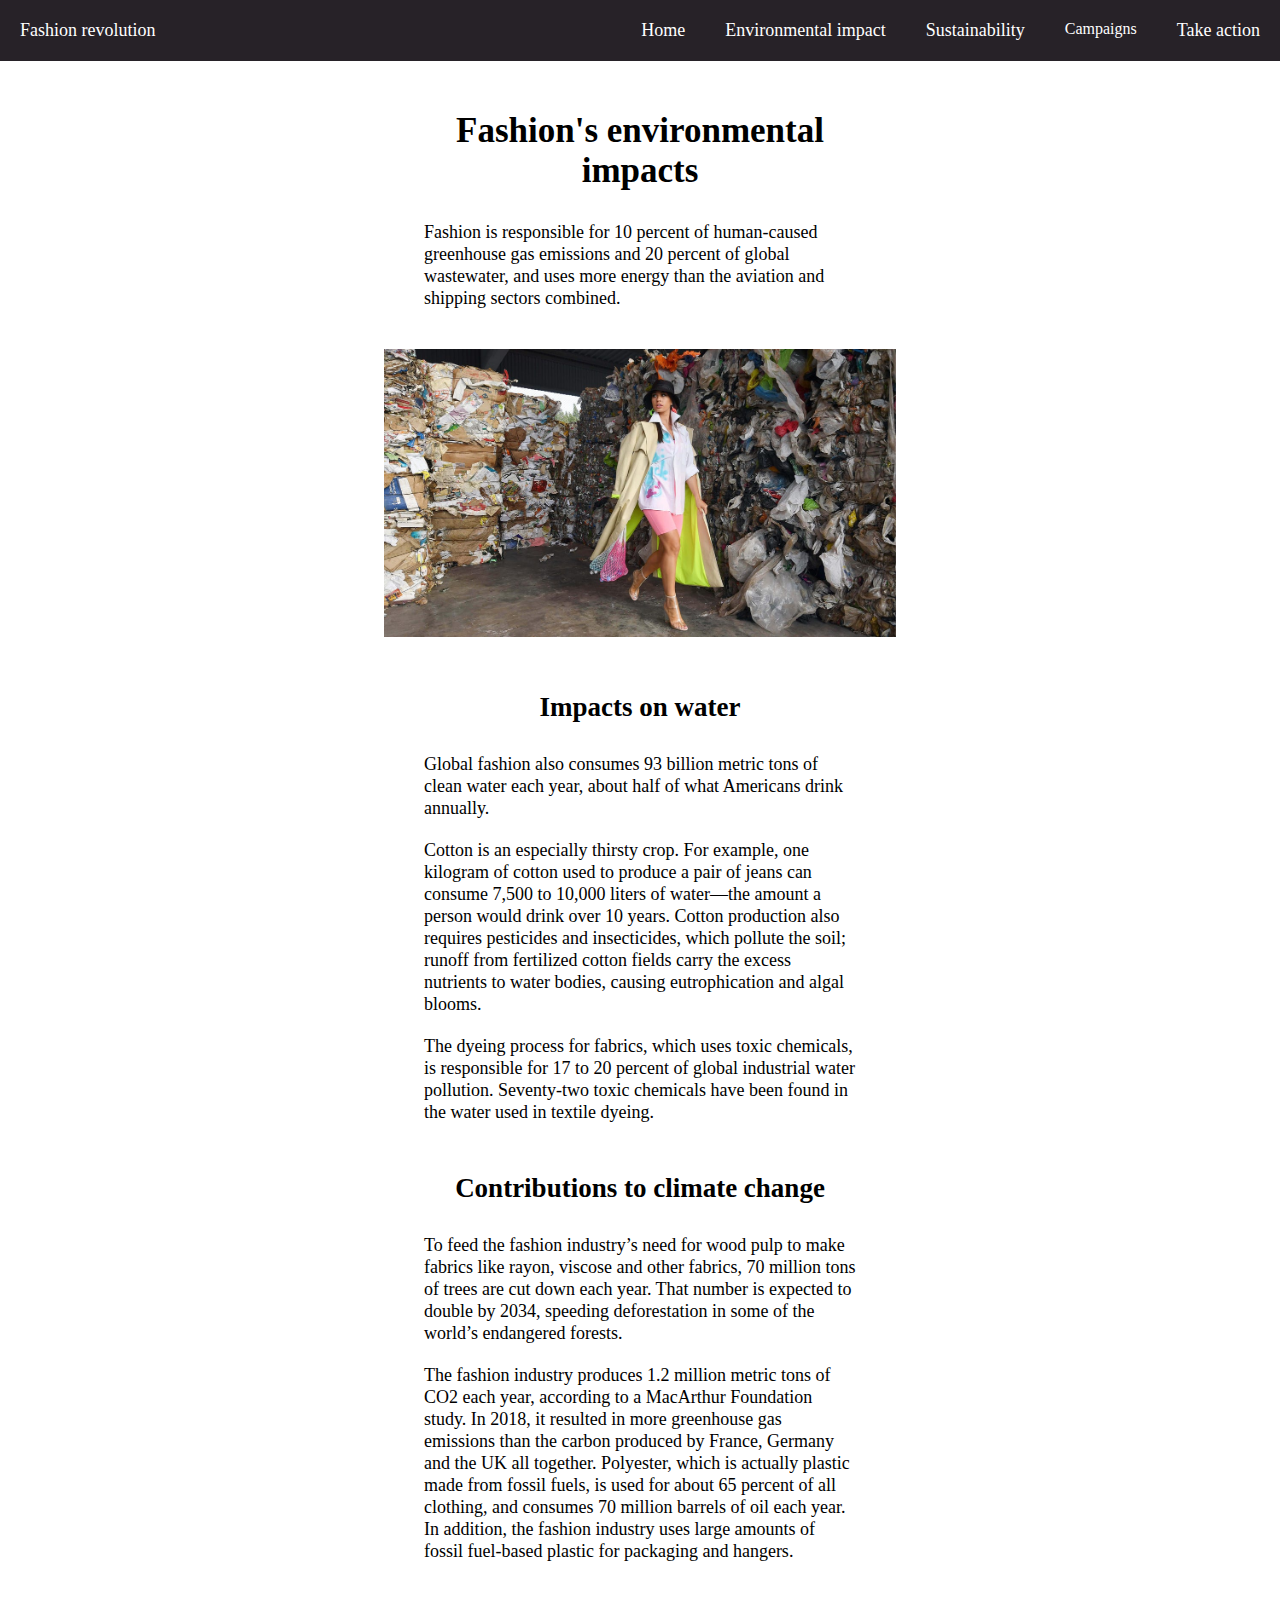
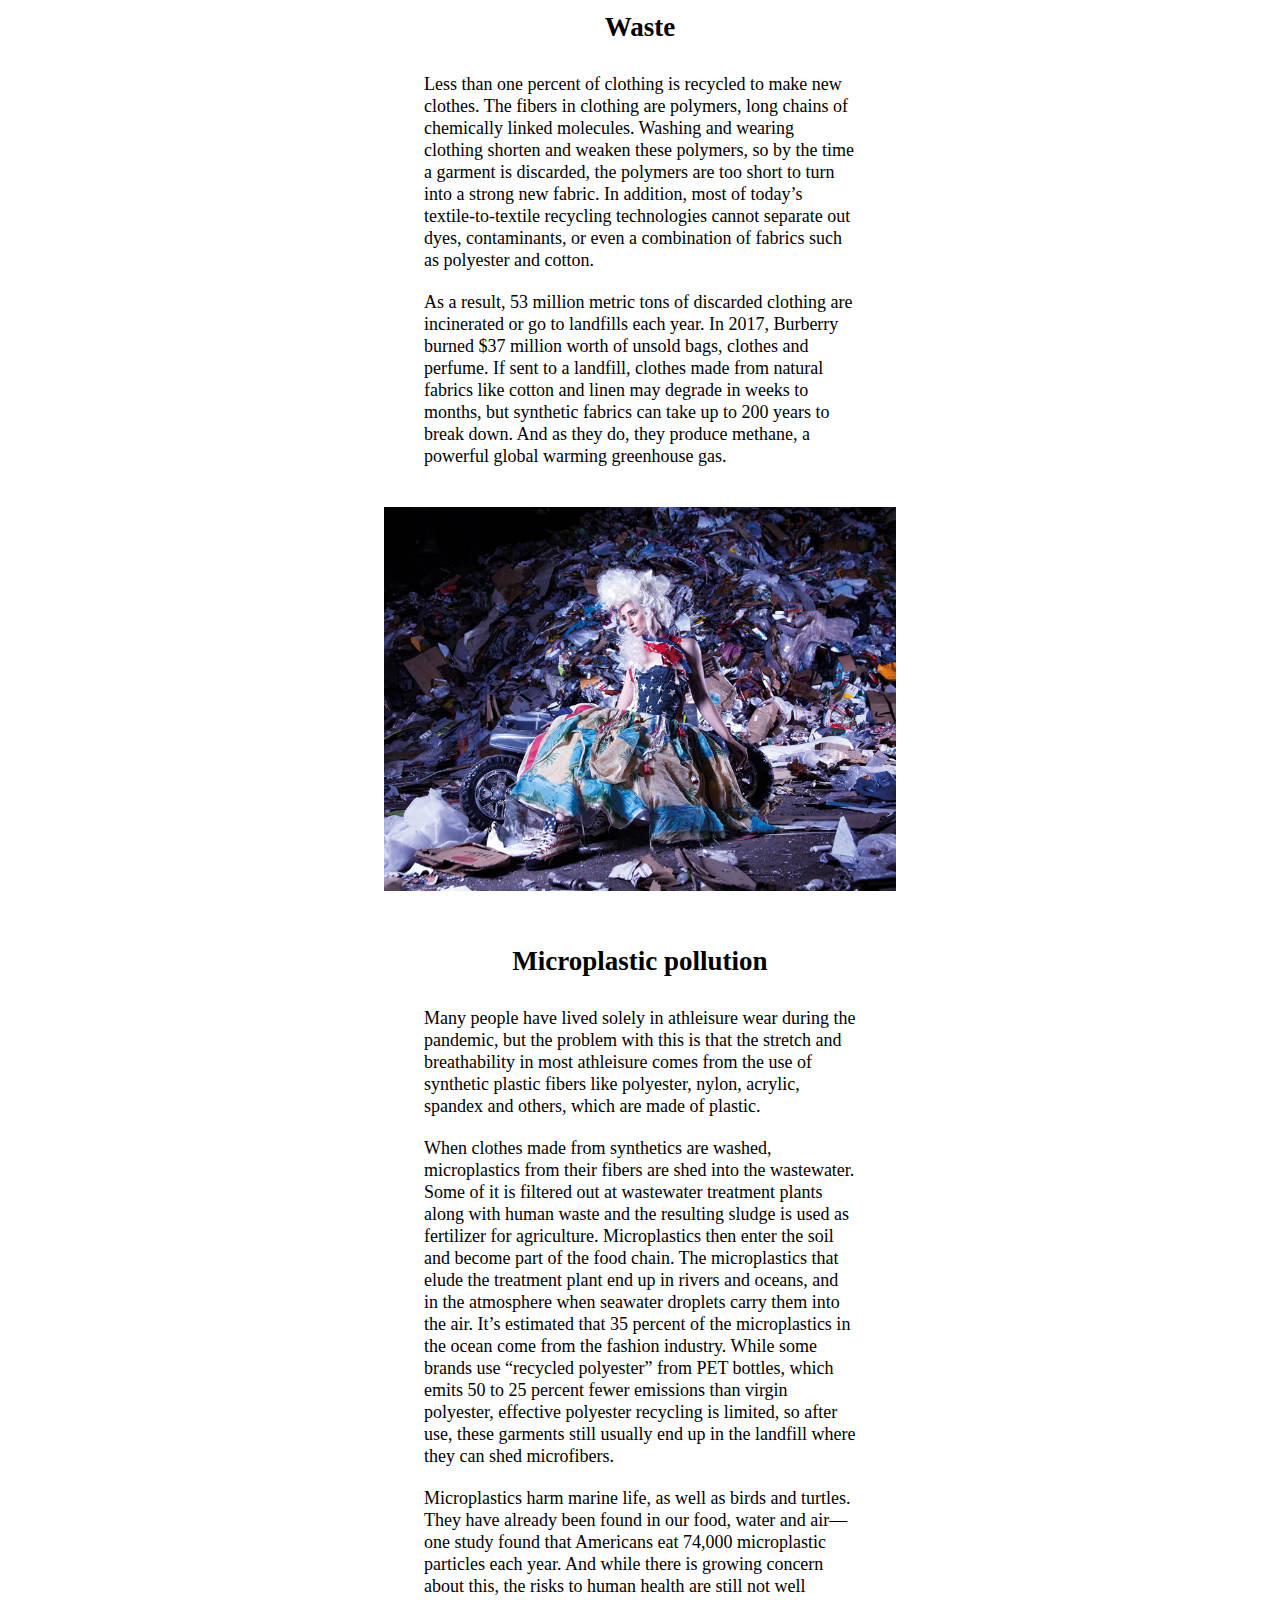
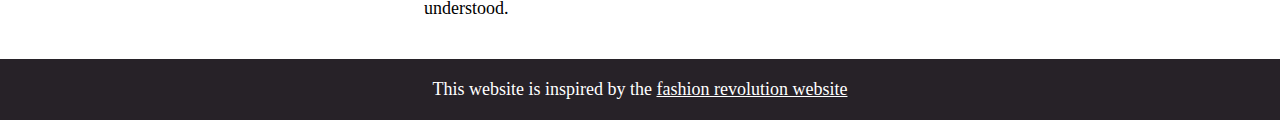
==== commit 749e08c0: "removed aria label on table" ====
--- a/environmental_impact.html
+++ b/environmental_impact.html
@@ -22,7 +22,7 @@
           </button>
         </div>
         <ul id="menu" role="navigation" hidden>
-          <li><a href="index.html" aria-current="page">Home</a></li>
+          <li><a href="index.html">Home</a></li>
           <li class="hidden">
             <a href="environmental_impact.html">Environmental impact</a>
           </li>
@@ -75,11 +75,6 @@
           <li class="hidden" id="after-dropdown">
             <a href="take_action.html">Take action</a>
           </li>
-          <li id="skip-to-close-btn-li">
-            <a class="skip" id="skip-to-close-btn-remove" href="#menu-btn"
-              >Go to close menu</a
-            >
-          </li>
         </ul>
       </nav>
     </header>
@@ -100,7 +95,7 @@
         <img
           src="assets/img/environmentalimpact_runway.jpg"
           alt="Runway with garbage walls around the model"
-        />
+        >
 
         <section>
           <h2>Impacts on water</h2>
@@ -167,7 +162,7 @@
         <img
           src="assets/img/fashion_waste.jpg"
           alt="model posing in front of a pile of garbage"
-        />
+        >
         <section>
           <h2>Microplastic pollution</h2>
           <p>
@@ -207,7 +202,7 @@
       <p>
         This website is inspired by the
         <a href="https://www.fashionrevolution.org/" target="_blank"
-          >https://www.fashionrevolution.org/</a
+          >fashion revolution website</a
         >
       </p>
     </footer>
--- a/assets/style/index.css
+++ b/assets/style/index.css
@@ -148,6 +148,9 @@
   color: white;
   text-decoration: none;
 }
+.campaign-item a h3 {
+  text-decoration: underline;
+}
 
 .take-action--container {
   background-color: #272228;
@@ -159,9 +162,8 @@
 }
 .take-action--container .take-action--btn {
   color: white;
-  text-decoration: none;
   min-width: 38px;
-  min-width: 38px;
+  min-height: 38px;
 }
 
 footer {
@@ -204,6 +206,7 @@
 
 .time--container {
   text-align: center;
+  font-family: Arial, Helvetica, sans-serif;
 }
 
 .video--container {
@@ -217,6 +220,7 @@
 .video--container .playpause, .video--container .stop, .video--container .rwd, .video--container .fwd, .video--container .mute, .video--container .volinc, .video--container .voldec {
   background-color: white;
   color: #272228;
+  font-size: 1.8rem;
 }
 
 .video {
@@ -243,6 +247,11 @@
 .audio--container .playpause, .audio--container .stop, .audio--container .rwd, .audio--container .fwd, .audio--container .mute, .audio--container .volinc, .audio--container .voldec {
   background-color: #272228;
   color: white;
+}
+
+.playpause {
+  display: block;
+  margin: 0 auto;
 }
 
 .audio::cue {
@@ -257,6 +266,7 @@
   text-decoration: none;
   border: none;
   font-weight: bold;
+  font-size: 1.8rem;
 }
 
 #transcript__audio--btn {
@@ -316,6 +326,10 @@
   margin: 5px 0 0 auto;
   background-color: #272228;
   color: white;
+  min-width: 38px;
+  min-height: 38px;
+  padding: 0 20px;
+  font-size: 1.8rem;
 }
 
 .popup--container {
@@ -414,7 +428,7 @@
   }
   .video {
     margin: 0 auto;
-    width: 600px;
+    width: 100%;
     height: 360px;
   }
   #campaigns {
